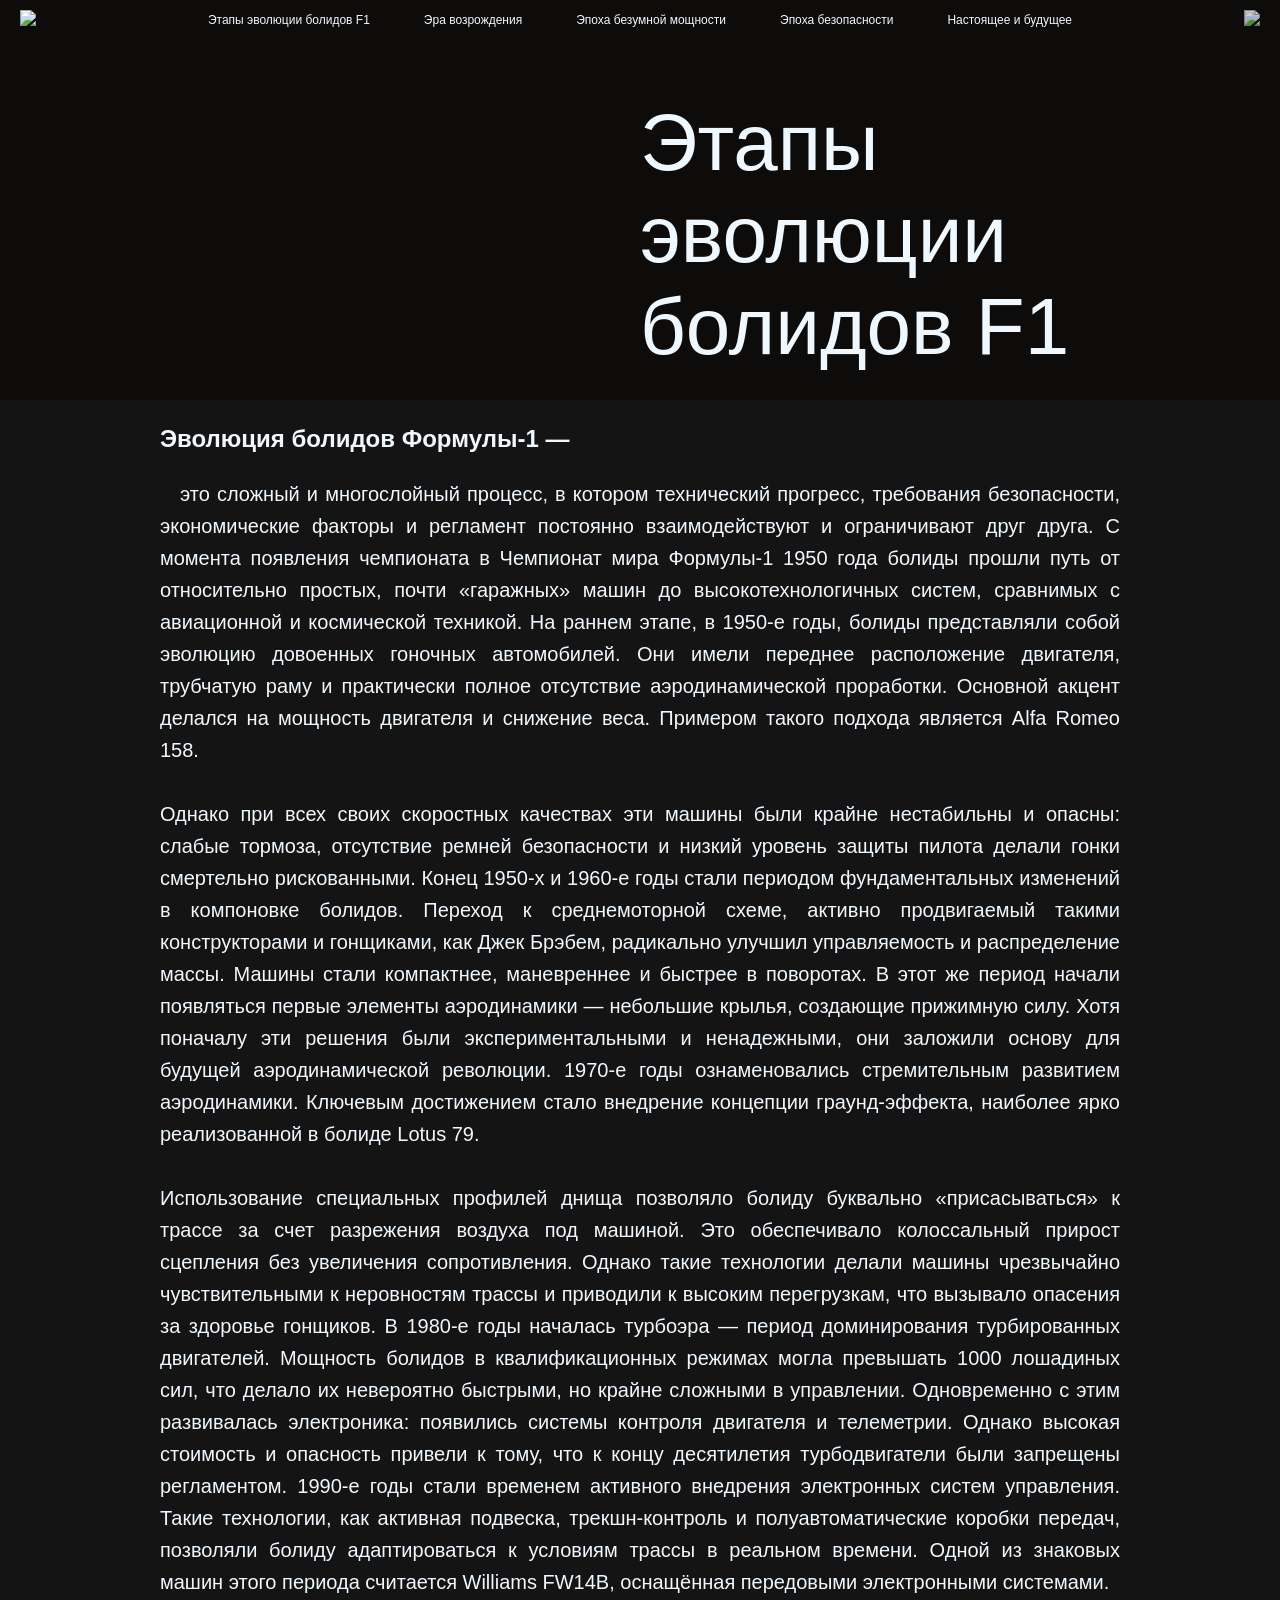
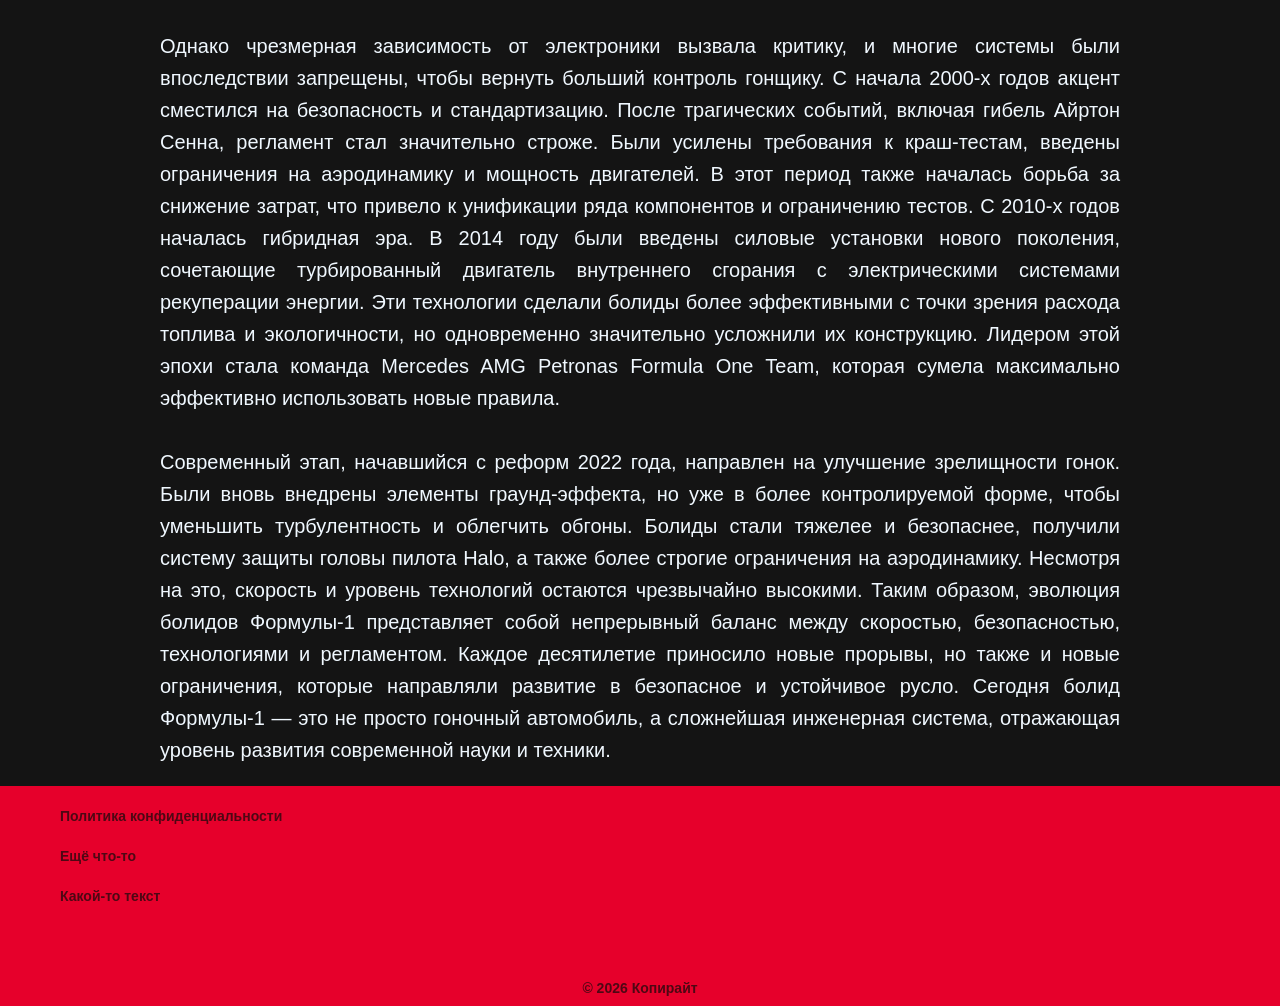
==== 1.html @ e09f5430 "Add files via upload" ====
<!DOCTYPE html>
<html lang="ru">
<head>
  <meta charset="UTF-8">
  <meta name="viewport" content="width=device-width, initial-scale=1.0">
  <title>Главная страница</title>
  <link rel="stylesheet" href="style.css">
</head>
<body>
  <header class="header">
    <div class="top">
      <a href="index.html">
      <img src="img\logored.png" class="logo">
      </a>
      <nav class="menu">
            <a href="1.html">Этапы эволюции болидов F1</a>
            <a href="2.html">Эра возрождения</a>
            <a href="3.html">Эпоха безумной мощности</a>
            <a href="4.html">Эпоха безопасности</a>
            <a href="5.html">Настоящее и будущее</a>
        </nav>
        <a href="regeistr.html">
          <img  src="img\iconreg.png" class="imgreg">
        </a>
    </div>
     </header>
     <div class="stub"> </div>
     <div class="background__title">
    <main class="main">
        <div class="main__title">
        <img src="img\1__title.png" alt="" class="title__img">
       <h2 class="main__title__text"> Этапы эволюции<br> болидов F1</h2>
       </div>
      </div>
      
        <h2 class="main__text__h">Эволюция болидов Формулы-1 — </h2> <p class="main__text">это сложный и многослойный процесс, в котором технический прогресс, требования безопасности, экономические факторы и регламент постоянно взаимодействуют и ограничивают друг друга. С момента появления чемпионата в Чемпионат мира Формулы-1 1950 года болиды прошли путь от относительно простых, почти «гаражных» машин до высокотехнологичных систем, сравнимых с авиационной и космической техникой.

На раннем этапе, в 1950-е годы, болиды представляли собой эволюцию довоенных гоночных автомобилей. Они имели переднее расположение двигателя, трубчатую раму и практически полное отсутствие аэродинамической проработки. Основной акцент делался на мощность двигателя и снижение веса. Примером такого подхода является Alfa Romeo 158. <img src="img\car1.png" alt="" class="text__img">
<br> 
Однако при всех своих скоростных качествах эти машины были крайне нестабильны и опасны: слабые тормоза, отсутствие ремней безопасности и низкий уровень защиты пилота делали гонки смертельно рискованными.
Конец 1950-х и 1960-е годы стали периодом фундаментальных изменений в компоновке болидов. Переход к среднемоторной схеме, активно продвигаемый такими конструкторами и гонщиками, как Джек Брэбем, радикально улучшил управляемость и распределение массы. Машины стали компактнее, маневреннее и быстрее в поворотах. В этот же период начали появляться первые элементы аэродинамики — небольшие крылья, создающие прижимную силу. Хотя поначалу эти решения были экспериментальными и ненадежными, они заложили основу для будущей аэродинамической революции.
1970-е годы ознаменовались стремительным развитием аэродинамики. Ключевым достижением стало внедрение концепции граунд-эффекта, наиболее ярко реализованной в болиде Lotus 79. <img src="img\car2.png" alt="" class="text__img" style="justify-self: left;"> <br>
Использование специальных профилей днища позволяло болиду буквально «присасываться» к трассе за счет разрежения воздуха под машиной. Это обеспечивало колоссальный прирост сцепления без увеличения сопротивления. Однако такие технологии делали машины чрезвычайно чувствительными к неровностям трассы и приводили к высоким перегрузкам, что вызывало опасения за здоровье гонщиков.
В 1980-е годы началась турбоэра — период доминирования турбированных двигателей. Мощность болидов в квалификационных режимах могла превышать 1000 лошадиных сил, что делало их невероятно быстрыми, но крайне сложными в управлении. Одновременно с этим развивалась электроника: появились системы контроля двигателя и телеметрии. Однако высокая стоимость и опасность привели к тому, что к концу десятилетия турбодвигатели были запрещены регламентом.
1990-е годы стали временем активного внедрения электронных систем управления. Такие технологии, как активная подвеска, трекшн-контроль и полуавтоматические коробки передач, позволяли болиду адаптироваться к условиям трассы в реальном времени. Одной из знаковых машин этого периода считается Williams FW14B, оснащённая передовыми электронными системами. <img src="img\car3.png" alt="" class="text__img"> <br>
Однако чрезмерная зависимость от электроники вызвала критику, и многие системы были впоследствии запрещены, чтобы вернуть больший контроль гонщику.
С начала 2000-х годов акцент сместился на безопасность и стандартизацию. После трагических событий, включая гибель Айртон Сенна, регламент стал значительно строже. Были усилены требования к краш-тестам, введены ограничения на аэродинамику и мощность двигателей. В этот период также началась борьба за снижение затрат, что привело к унификации ряда компонентов и ограничению тестов.
С 2010-х годов началась гибридная эра. В 2014 году были введены силовые установки нового поколения, сочетающие турбированный двигатель внутреннего сгорания с электрическими системами рекуперации энергии. Эти технологии сделали болиды более эффективными с точки зрения расхода топлива и экологичности, но одновременно значительно усложнили их конструкцию. Лидером этой эпохи стала команда Mercedes AMG Petronas Formula One Team, которая сумела максимально эффективно использовать новые правила. <img src="img\car4.png" alt="" class="text__img" style="justify-self: left;"> <br>
Современный этап, начавшийся с реформ 2022 года, направлен на улучшение зрелищности гонок. Были вновь внедрены элементы граунд-эффекта, но уже в более контролируемой форме, чтобы уменьшить турбулентность и облегчить обгоны. Болиды стали тяжелее и безопаснее, получили систему защиты головы пилота Halo, а также более строгие ограничения на аэродинамику. Несмотря на это, скорость и уровень технологий остаются чрезвычайно высокими.
Таким образом, эволюция болидов Формулы-1 представляет собой непрерывный баланс между скоростью, безопасностью, технологиями и регламентом. Каждое десятилетие приносило новые прорывы, но также и новые ограничения, которые направляли развитие в безопасное и устойчивое русло. Сегодня болид Формулы-1 — это не просто гоночный автомобиль, а сложнейшая инженерная система, отражающая уровень развития современной науки и техники.
<img src="img\car5.png" alt="" class="text__img"> 
      </p>
    </main>
    <footer class="footer">
  <a href="index.html">
  <img src="img\logoblack.png" alt="" id="logoblack">
  </a>
  <div class="bottom">
    <a href="#">Политика конфиденциальности</a><br>
    <a href="#">Ещё что-то</a><br>
    <a href="#">Какой-то текст</a>

  </div>

  
  <div class="copy">
    © 2026 Копирайт
  </div>
</footer>




 </body>
</html>
---- style.css ----
:root {
  --dark__gray: #0E0B0B;
  --light__gray: #141414;
  --f1__red: #e6002b;
}
body {
  margin: 0;
  background: #141414;
  font-family: 'Segoe UI', Tahoma, Geneva, Verdana, sans-serif;
  color: aliceblue;
}
a {
  text-decoration: none;
  color: aliceblue;
  font-size: 12px;
  font-weight: 400;
}
/* index */
.header {
  position: fixed;
  width: 100%;
  top: 0;
  z-index: 1000;
  background-color: #0E0B0B;
  height: 50px;
  padding: 10px 20px;
}
.top {
  display: flex;
  align-items: center;
}
.menu {
   display: flex;
    gap: 54px;
    margin:  auto;
   
}
.menu a {
  opacity: 100%;
   transition: 0.3s;
}
.menu a:hover {
opacity: 70%;
}
  


.hero {
  position: relative;
   background-color: #0E0B0B;
   padding: 10px 20px;
    height: 350px;
    display: flex;
    justify-content: space-between;
    margin-top: 60px;
}


.title {
  font-size: 54px;
  z-index: 2;
}
.heroimg {
  position: absolute;
  right: 0px;
  bottom: 0px;
  width: 920px;
  max-width: 100%;
  z-index: 1;
}
.imgreg {
  opacity: 80%;
  margin-right: 40px;
  transition: 0.3s;
}
.imgreg:hover {
opacity: 100%;
}
.partone {
   padding: 20px;
    height: 310px;
    display: flex;
    margin-top: 100px;
}
.partoneimg {
  flex-shrink: 0;
  max-width: 474px;
  max-height: 309px;
}
.partoneblock {
  display: flex;
  margin-left: 40px;
}
.partonetitle {
  opacity: 100%;
  margin: 0;
  top: 0;
  font-weight: 400;
  font-size: 80px;
  transition: 0.3s;
}
.partonetitle:hover {
  font-size: 81px;
opacity: 70%;
}
#arrow {
  width: 25px;
}
.parttwo {
  position: relative;
   padding: 20px;
    height: 310px;
    display: flex;
    margin-top: 100px; 

}
.parttwoimg {
 position: absolute;
  right: 0px;
  padding-right: 20px;
  
}
.parttwoblock {
  text-align: right;
  margin-left: 480px;
}

.parttwotitle {
  opacity: 100%;
  transition: 0.3s;
   margin: 0;
  top: 0;
  font-weight: 400;
  font-size: 80px;

}
.parttwotitle:hover {
  font-size: 81px;
opacity: 70%;
}
.footer {
  
  position: relative;
  display: flex;
  color: #0E0B0B;
  background-color: #e6002b;
  height: 200px;
  padding: 10px 20px
}
#logoblack {
  flex-shrink: 0;
  max-width: 75px;
  max-height: 50px;
}


.bottom {
  line-height: 2.5;
  color: #0E0B0B;
  margin-left: 40px;
  
}
.bottom a {
  opacity: 70%;
  color: #0E0B0B;
  font-size: 14px;
  font-weight: 600;
}
.copy {
  position: absolute;
  bottom: 10px;
  left: 50%;
   transform: translateX(-50%);
   color: #0E0B0B;
  font-size: 14px;
  font-weight: 600;
  opacity: 70%;

}
/* 1 */
.stub {
    width: 100%;
    height: 70px;
    background-color: blue;
}
.main {
  display: flex;
  width: 1200px;
  height: 880px;
  margin: 0 auto;
}
.main__title {
  position: relative;
  background-color: #0E0B0B;
  align-items: center;
  display: flex;
  width: 1200px;
  height: 330px;
  
}
.main__title__text {
  position: absolute;
  left: 600px;
  margin: 0;
  font-weight: 400;
  font-size: 80px;

}
.background__title {
  background-color: #0E0B0B;
  width: 100%;
  height: 330px;
}
.main__text {
  margin-left: 160px;
  margin-right: 160px;
  text-align: justify;
  font-size: 20px;
  line-height: 1.6;
  text-indent: 20px;
}  
.title__img {
  
  position: absolute;
  bottom: 0;
  width: 575px;
}
.main__text__h {
  margin-left: 160px;
  margin-right: 160px;
  text-align: justify;
  font-size: 24px;
  line-height: 1.6;
  font-weight: 600;

}
.text__img {
  display: flex;
  justify-self: right;
  
  width: 600px;
}
.bigimg {
  display: flex;
  left: 50%;
}
.main__reg {
position: relative;
  width: 100%;
  height: 700px;
  display: flex;
}
.reg {

  border-radius: 5px;
  position: absolute;
  left: 50%;
   transform: translateX(-50%);
  background-color: #e6002ac6;
  width: 500px;
  height: 600px;
  align-self: center;
}
.title__reg {

  position: absolute;
   transform: translateX(-50%);
  left: 50%;
  font-size: 48px;
  font-weight: 200;
  margin: 0;
}

form {
    position: absolute;
    align-self: center;

}

input {


  color: aliceblue;
  background-color: #141414;
  border: 0;
  border-radius: 5px;
  height: 30px;
  width: 200px;
}
input::placeholder {
color: aliceblue;
opacity: 50%;
}
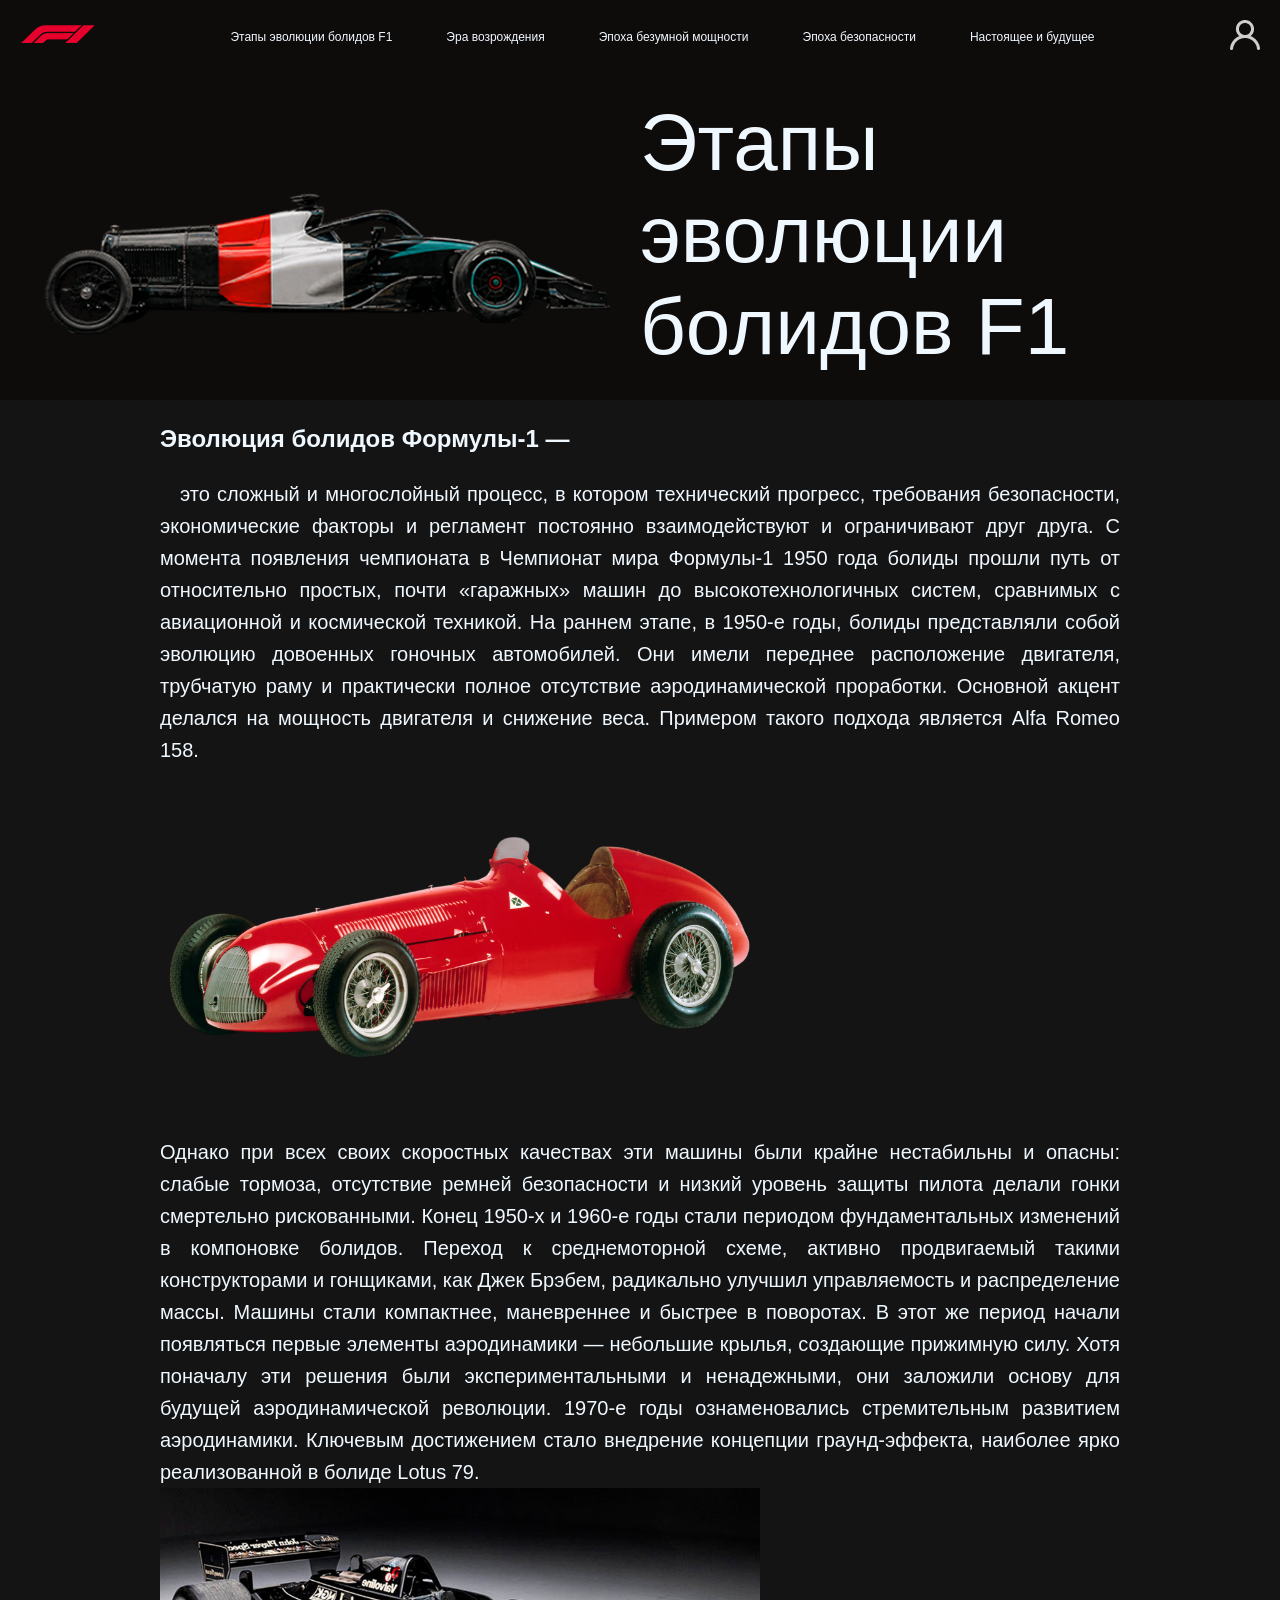
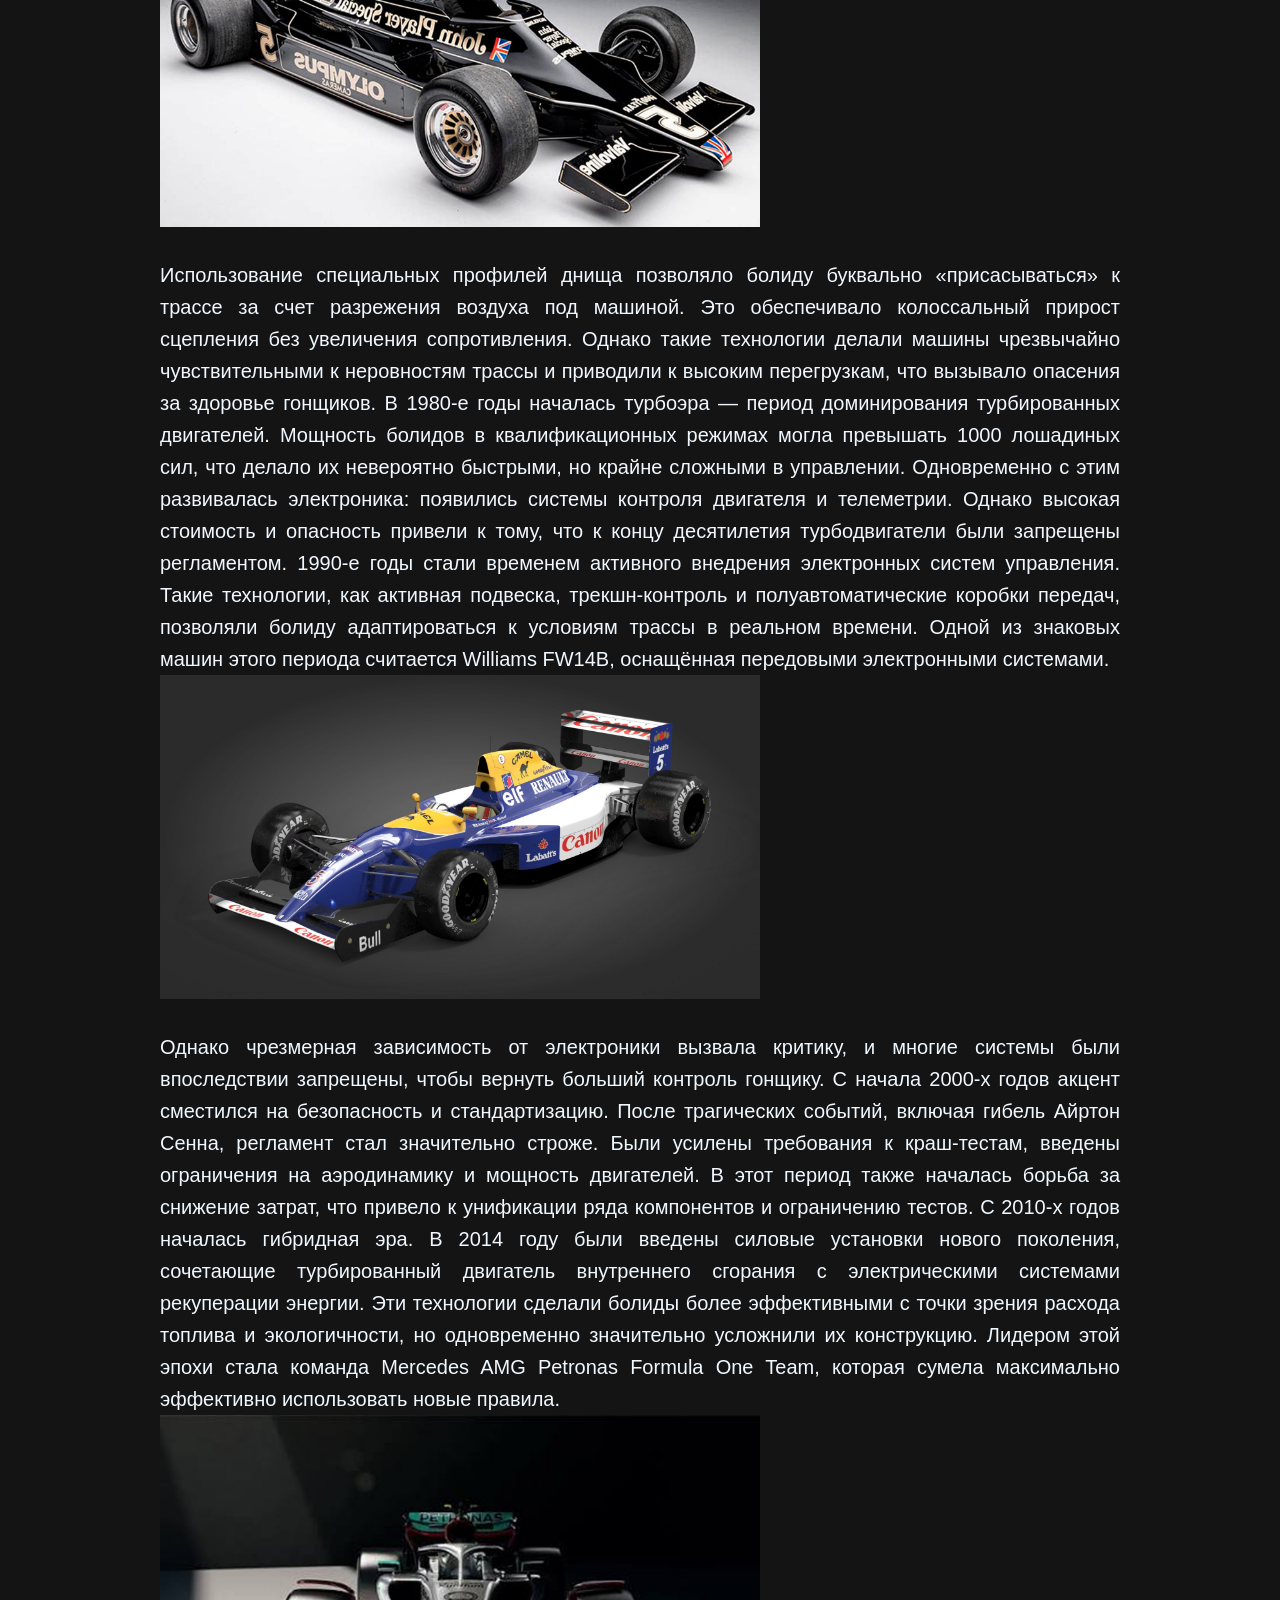
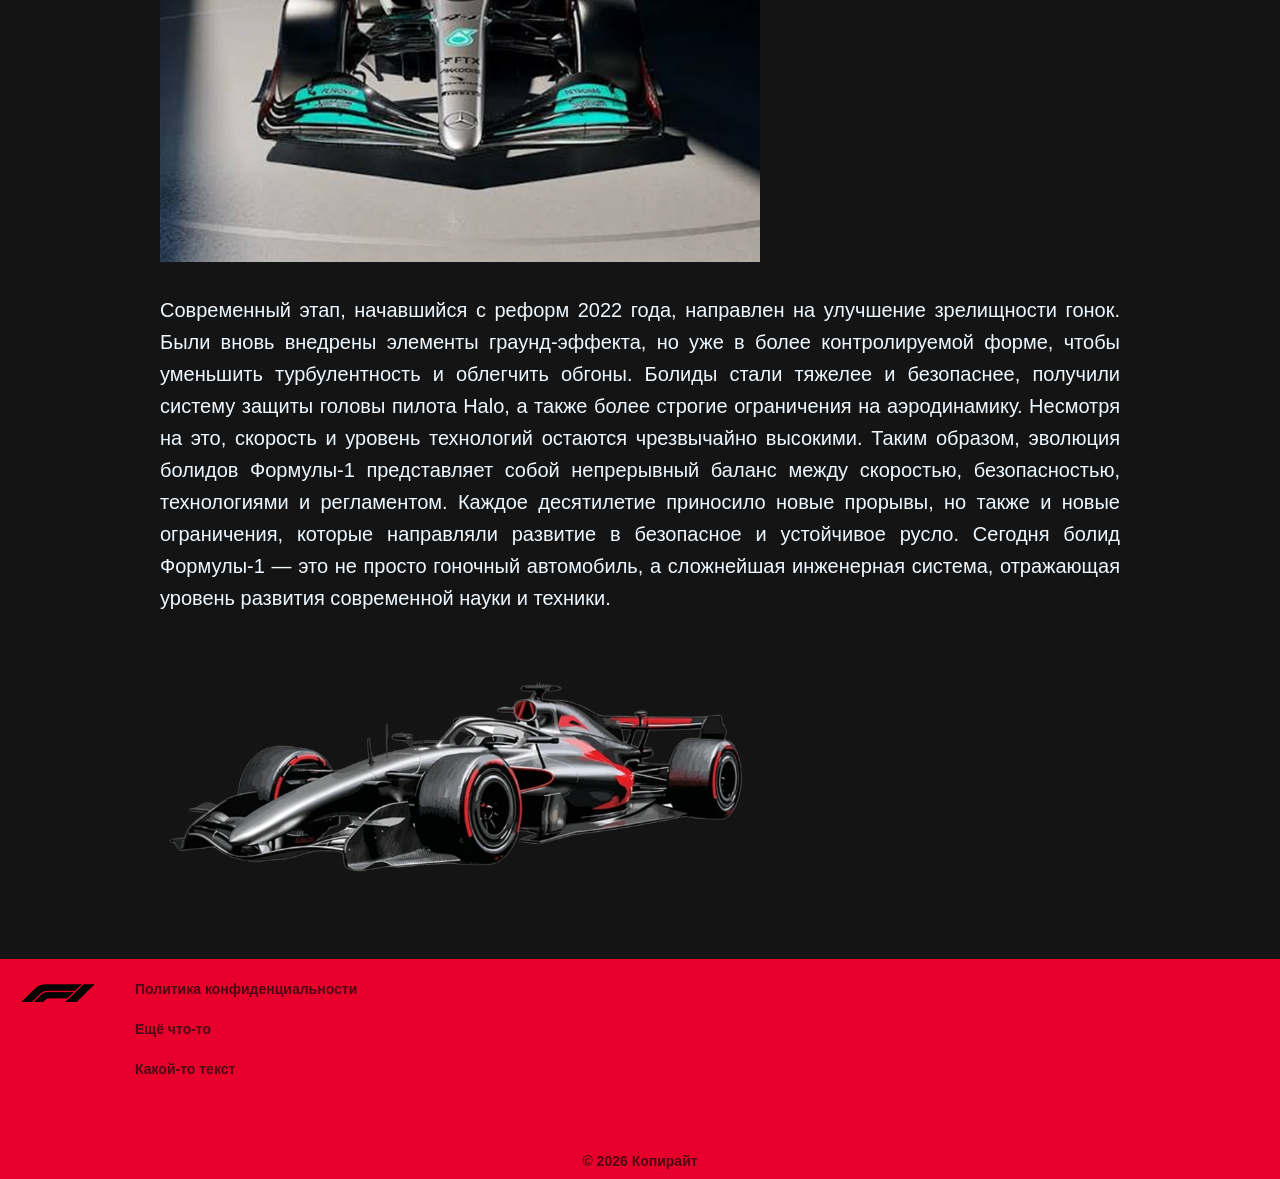
==== commit f89551f1: "Update 1.html" ====
--- a/1.html
+++ b/1.html
@@ -3,7 +3,7 @@
 <head>
   <meta charset="UTF-8">
   <meta name="viewport" content="width=device-width, initial-scale=1.0">
-  <title>Главная страница</title>
+  <title>Этапы эволюции</title>
   <link rel="stylesheet" href="style.css">
 </head>
 <body>
--- a/style.css
+++ b/style.css
@@ -115,14 +115,16 @@
 
 }
 .parttwoimg {
- position: absolute;
-  right: 0px;
-  padding-right: 20px;
+  padding-left: 20px ;
+
+
   
 }
 .parttwoblock {
+  position: absolute;
+  right: 20px;
+  display: flex;
   text-align: right;
-  margin-left: 480px;
 }
 
 .parttwotitle {
@@ -240,54 +242,18 @@
   
   width: 600px;
 }
+.cont__img {
+  width: 100%;
+  height: 550px;
+  position: relative;
+}
 .bigimg {
-  display: flex;
-  left: 50%;
-}
-.main__reg {
-position: relative;
-  width: 100%;
-  height: 700px;
-  display: flex;
-}
-.reg {
-
-  border-radius: 5px;
-  position: absolute;
-  left: 50%;
-   transform: translateX(-50%);
-  background-color: #e6002ac6;
-  width: 500px;
-  height: 600px;
-  align-self: center;
-}
-.title__reg {
-
-  position: absolute;
-   transform: translateX(-50%);
-  left: 50%;
-  font-size: 48px;
-  font-weight: 200;
-  margin: 0;
-}
-
-form {
-    position: absolute;
-    align-self: center;
-
-}
-
-input {
-
-
-  color: aliceblue;
-  background-color: #141414;
-  border: 0;
-  border-radius: 5px;
-  height: 30px;
-  width: 200px;
-}
-input::placeholder {
-color: aliceblue;
-opacity: 50%;
-}
+  position: absolute;
+ transform: translateX(-50%);
+left: 50%;
+
+}
+
+
+
+/* registr */
